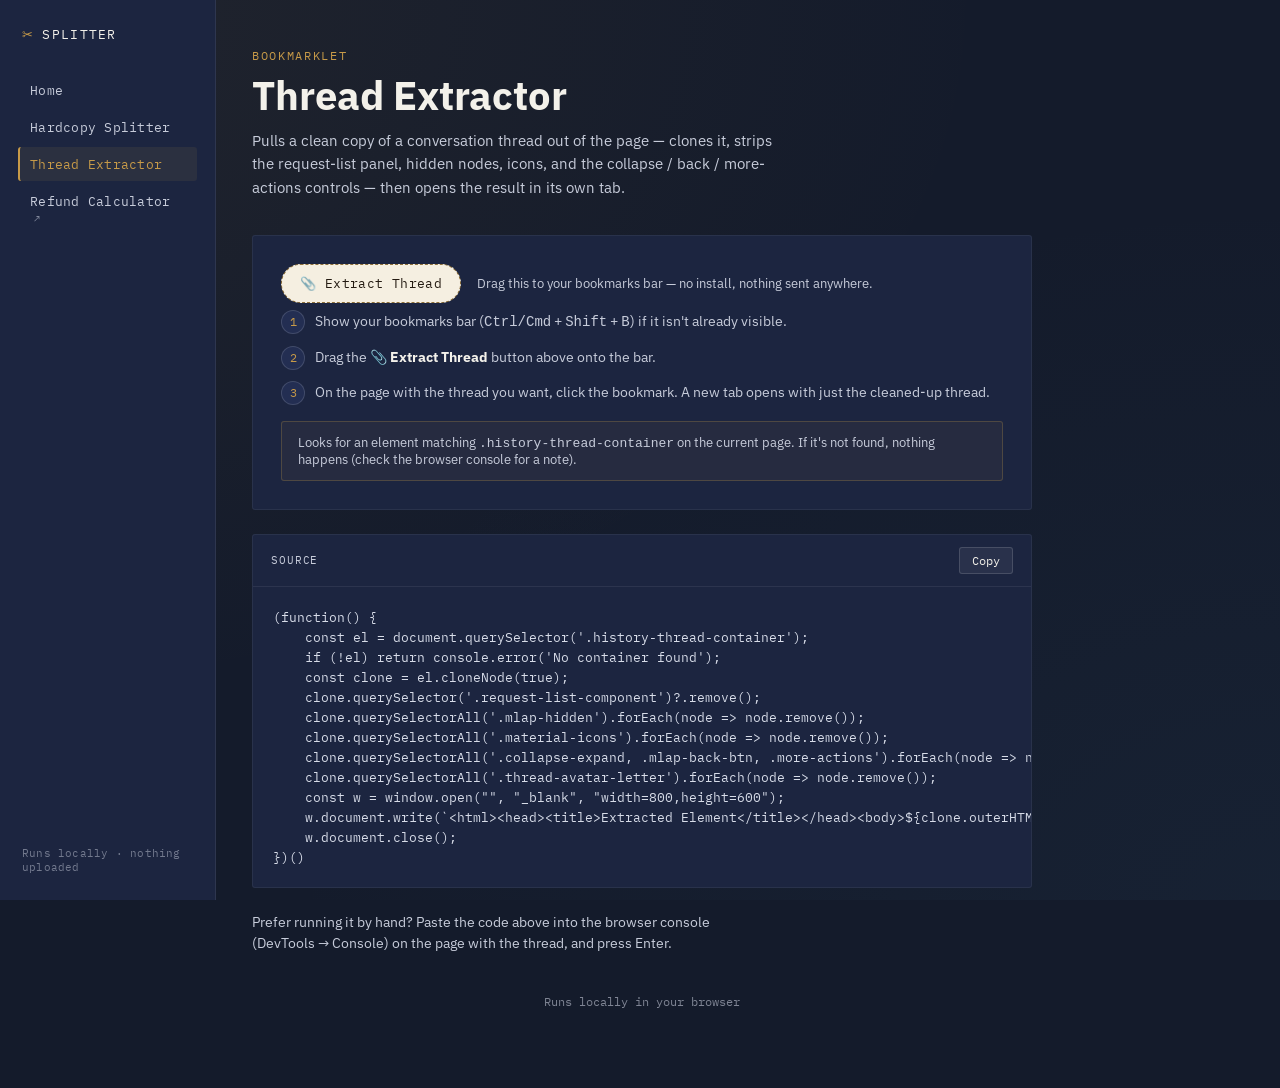
==== extractor.html @ 8675b640 "Add files via upload" ====
<!DOCTYPE html>
<html lang="en">
<head>
<meta charset="UTF-8">
<meta name="viewport" content="width=device-width, initial-scale=1.0">
<title>Thread Extractor</title>
<link rel="preconnect" href="https://fonts.googleapis.com">
<link rel="preconnect" href="https://fonts.gstatic.com" crossorigin>
<link href="https://fonts.googleapis.com/css2?family=IBM+Plex+Mono:wght@400;500;600&family=IBM+Plex+Sans:wght@400;500;600;700&display=swap" rel="stylesheet">
<link rel="stylesheet" href="styles.css">
<style>
  .bookmarklet-row{
    display: flex;
    align-items: center;
    gap: 16px;
    flex-wrap: wrap;
    margin-bottom: 8px;
  }
  .bookmarklet-link{
    font-family: var(--mono);
    font-size: 13px;
    letter-spacing: 0.03em;
    background: var(--stub);
    color: var(--ink-text);
    border: 1.5px dashed var(--gold-dim);
    padding: 10px 18px;
    border-radius: 20px;
    text-decoration: none;
    cursor: grab;
    display: inline-flex;
    align-items: center;
    gap: 8px;
  }
  .bookmarklet-link:active{ cursor: grabbing; }
  .drag-hint{
    font-size: 12.5px;
    color: var(--text-lo);
  }
  .drag-hint kbd{
    font-family: var(--mono);
    background: rgba(255,255,255,0.08);
    border: 1px solid rgba(255,255,255,0.15);
    border-radius: 3px;
    padding: 1px 6px;
    font-size: 11px;
  }

  .code-card{
    padding: 0;
    overflow: hidden;
  }
  .code-head{
    display: flex; align-items: center; justify-content: space-between;
    padding: 12px 18px;
    border-bottom: 1px solid rgba(255,255,255,0.07);
  }
  .code-head span{
    font-family: var(--mono); font-size: 11px; letter-spacing: 0.08em;
    text-transform: uppercase; color: var(--text-lo);
  }
  .copy-btn{
    font-family: var(--mono); font-size: 12px;
    background: rgba(255,255,255,0.06);
    border: 1px solid rgba(255,255,255,0.14);
    color: var(--text-hi);
    padding: 5px 12px;
    border-radius: 3px;
    cursor: pointer;
  }
  .copy-btn:hover{ border-color: var(--gold); }
  .copy-btn.copied{ color: var(--gold); border-color: var(--gold); }
  pre.code-block{
    margin: 0;
    padding: 20px;
    overflow-x: auto;
    font-family: var(--mono);
    font-size: 12.5px;
    line-height: 1.6;
    color: #D7DCE8;
  }

  .steps{
    counter-reset: step;
    list-style: none;
    padding: 0;
    margin: 0;
  }
  .steps li{
    position: relative;
    padding-left: 34px;
    margin-bottom: 14px;
    font-size: 14px;
    color: var(--text-lo);
    line-height: 1.5;
  }
  .steps li::before{
    counter-increment: step;
    content: counter(step);
    position: absolute; left: 0; top: -1px;
    width: 22px; height: 22px;
    background: var(--ink-panel-hi);
    border: 1px solid rgba(255,255,255,0.14);
    border-radius: 50%;
    color: var(--gold);
    font-family: var(--mono); font-size: 12px;
    display: flex; align-items: center; justify-content: center;
  }
  .steps li strong{ color: var(--text-hi); }
  .steps li code{
    font-family: var(--mono);
    background: rgba(255,255,255,0.06);
    padding: 1px 6px;
    border-radius: 3px;
    font-size: 12.5px;
  }

  .note-box{
    font-size: 13px;
    color: var(--text-lo);
    background: rgba(199,154,72,0.06);
    border: 1px solid rgba(199,154,72,0.25);
    border-radius: var(--radius);
    padding: 12px 16px;
    margin-top: 18px;
  }
</style>
</head>
<body>

<div class="app-shell">
<nav class="side-nav">
  <a class="brand" href="index.html"><span class="snip">✂</span> Splitter</a>
  <div class="side-nav-links">
    <a href="index.html">Home</a>
    <a href="splitter.html">Hardcopy Splitter</a>
    <a href="extractor.html" class="current">Thread Extractor</a>
    <a href="https://github.com/Shensson/SSTools" target="_blank" rel="noopener">Refund Calculator <span class="ext">↗</span></a>
  </div>
  <div class="side-nav-foot">Runs locally · nothing uploaded</div>
</nav>

<main class="main-content">
<div class="wrap">

  <p class="eyebrow">Bookmarklet</p>
  <h1>Thread Extractor</h1>
  <p class="sub">Pulls a clean copy of a conversation thread out of the page — clones it, strips the request-list panel, hidden nodes, icons, and the collapse / back / more-actions controls — then opens the result in its own tab.</p>

  <div class="card">
    <div class="bookmarklet-row">
      <a class="bookmarklet-link" id="bookmarkletLink" href="#" title="Drag me to your bookmarks bar">📎 Extract Thread</a>
      <span class="drag-hint">Drag this to your bookmarks bar — no install, nothing sent anywhere.</span>
    </div>
    <ol class="steps">
      <li>Show your bookmarks bar (<kbd>Ctrl/Cmd</kbd> + <kbd>Shift</kbd> + <kbd>B</kbd>) if it isn't already visible.</li>
      <li>Drag the <strong>📎 Extract Thread</strong> button above onto the bar.</li>
      <li>On the page with the thread you want, click the bookmark. A new tab opens with just the cleaned-up thread.</li>
    </ol>
    <div class="note-box">Looks for an element matching <code>.history-thread-container</code> on the current page. If it's not found, nothing happens (check the browser console for a note).</div>
  </div>

  <div class="card code-card">
    <div class="code-head">
      <span>Source</span>
      <button class="copy-btn" id="copyBtn" type="button">Copy</button>
    </div>
    <pre class="code-block" id="codeBlock"></pre>
  </div>

  <p class="sub" style="margin-bottom:0; font-size:13.5px;">Prefer running it by hand? Paste the code above into the browser console (DevTools → Console) on the page with the thread, and press Enter.</p>

  <footer>Runs locally in your browser</footer>
</div>
</main>
</div>

<script>
const snippetLines = [
  '(function() {',
  '    const el = document.querySelector(\'.history-thread-container\');',
  '    if (!el) return console.error(\'No container found\');',
  '    const clone = el.cloneNode(true);',
  '    clone.querySelector(\'.request-list-component\')?.remove();',
  '    clone.querySelectorAll(\'.mlap-hidden\').forEach(node => node.remove());',
  '    clone.querySelectorAll(\'.material-icons\').forEach(node => node.remove());',
  '    clone.querySelectorAll(\'.collapse-expand, .mlap-back-btn, .more-actions\').forEach(node => node.remove());',
  '    clone.querySelectorAll(\'.thread-avatar-letter\').forEach(node => node.remove());',
  '    const w = window.open("", "_blank", "width=800,height=600");',
  '    w.document.write(`<html><head><title>Extracted Element</title></head><body>${clone.outerHTML}</body></html>`);',
  '    w.document.close();',
  '})()'
];
const snippet = snippetLines.join('\n');

document.getElementById('codeBlock').textContent = snippet;
document.getElementById('bookmarkletLink').href = 'javascript:' + encodeURIComponent(snippet);

document.getElementById('copyBtn').addEventListener('click', async () => {
  const btn = document.getElementById('copyBtn');
  try{
    await navigator.clipboard.writeText(snippet);
    btn.textContent = 'Copied';
    btn.classList.add('copied');
    setTimeout(() => { btn.textContent = 'Copy'; btn.classList.remove('copied'); }, 1600);
  }catch(err){
    btn.textContent = 'Select & copy manually';
  }
});
</script>
</body>
</html>
---- styles.css ----
:root{
  --ink: #141B2B;
  --ink-panel: #1C2540;
  --ink-panel-hi: #232E52;
  --stub: #F5EFE1;
  --stub-dim: #E8DFC9;
  --gold: #C79A48;
  --gold-dim: #8E703A;
  --es: #B2532E;
  --en: #3C6E91;
  --text-lo: #C7CCDA;
  --text-hi: #F3F1EA;
  --ink-text: #241B12;
  --ink-text-dim: #5E543F;
  --radius: 3px;
  --mono: 'IBM Plex Mono', ui-monospace, monospace;
  --sans: 'IBM Plex Sans', system-ui, sans-serif;
}
*{ box-sizing: border-box; }
html,body{ margin:0; padding:0; }
body{
  background: var(--ink);
  background-image:
    radial-gradient(ellipse at top left, rgba(199,154,72,0.07), transparent 55%),
    radial-gradient(ellipse at bottom right, rgba(60,110,145,0.08), transparent 55%);
  background-attachment: fixed;
  color: var(--text-hi);
  font-family: var(--sans);
  min-height: 100vh;
}
a{ color: inherit; }
.wrap{ max-width: 780px; }

/* ---- app shell / side nav ---- */
.app-shell{
  display: flex;
  align-items: stretch;
  min-height: 100vh;
}
.side-nav{
  flex-shrink: 0;
  width: 216px;
  background: var(--ink-panel);
  border-right: 1px solid rgba(255,255,255,0.08);
  padding: 26px 18px;
  position: sticky;
  top: 0;
  align-self: flex-start;
  height: 100vh;
  overflow-y: auto;
  display: flex;
  flex-direction: column;
  gap: 30px;
}
.side-nav .brand{
  font-family: var(--mono);
  font-size: 13px;
  letter-spacing: 0.1em;
  text-transform: uppercase;
  color: var(--text-hi);
  text-decoration: none;
  display: flex;
  align-items: center;
  gap: 8px;
  padding: 0 4px;
}
.side-nav .brand .snip{ color: var(--gold); }
.side-nav-links{
  display: flex;
  flex-direction: column;
  gap: 3px;
}
.side-nav-links a{
  font-family: var(--mono);
  font-size: 12.5px;
  letter-spacing: 0.02em;
  text-decoration: none;
  color: var(--text-lo);
  padding: 9px 10px;
  border-radius: 3px;
  border-left: 2px solid transparent;
  transition: color .15s ease, background .15s ease, border-color .15s ease;
}
.side-nav-links a:hover{ color: var(--text-hi); background: rgba(255,255,255,0.05); }
.side-nav-links a.current{
  color: var(--gold);
  background: rgba(199,154,72,0.09);
  border-left-color: var(--gold);
}
.side-nav-links a .ext{ opacity: 0.6; font-size: 10px; margin-left: 4px; }
.side-nav-foot{
  margin-top: auto;
  font-family: var(--mono);
  font-size: 10.5px;
  letter-spacing: 0.02em;
  color: var(--text-lo);
  opacity: 0.5;
  padding: 0 4px;
}
.main-content{
  flex: 1;
  min-width: 0;
  padding: 48px 36px 80px;
}

@media (max-width: 720px){
  .app-shell{ flex-direction: column; }
  .side-nav{
    width: 100%;
    height: auto;
    position: relative;
    flex-direction: row;
    align-items: center;
    gap: 18px;
    padding: 14px 16px;
    overflow-x: auto;
  }
  .side-nav-links{ flex-direction: row; gap: 4px; }
  .side-nav-foot{ display: none; }
  .main-content{ padding: 32px 20px 64px; }
}

/* ---- header ---- */
.eyebrow{
  font-family: var(--mono);
  font-size: 12px;
  letter-spacing: 0.14em;
  color: var(--gold);
  text-transform: uppercase;
  margin: 0 0 10px;
}
h1{
  font-family: var(--sans);
  font-weight: 700;
  font-size: clamp(28px, 4.5vw, 40px);
  line-height: 1.1;
  margin: 0 0 12px;
  color: var(--text-hi);
}
.sub{
  color: var(--text-lo);
  font-size: 15px;
  line-height: 1.55;
  max-width: 60ch;
  margin: 0 0 36px;
}

/* ---- generic card ---- */
.card{
  background: var(--ink-panel);
  border: 1px solid rgba(255,255,255,0.06);
  border-radius: var(--radius);
  padding: 28px;
  margin-bottom: 24px;
}

/* ---- generic buttons ---- */
.btn-gold{
  font-family: var(--mono);
  font-size: 13px;
  letter-spacing: 0.05em;
  background: var(--gold);
  color: var(--ink);
  border: none;
  padding: 12px 22px;
  border-radius: 3px;
  cursor: pointer;
  font-weight: 600;
  text-decoration: none;
  display: inline-block;
  transition: background .15s ease, transform .1s ease;
}
.btn-gold:hover{ background: #D9AC5D; }
.btn-gold:active{ transform: scale(0.98); }

.btn-ghost{
  font-family: var(--mono);
  font-size: 12.5px;
  background: none;
  border: 1px solid rgba(255,255,255,0.18);
  color: var(--text-lo);
  padding: 10px 18px;
  border-radius: 3px;
  cursor: pointer;
  text-decoration: none;
  display: inline-block;
}
.btn-ghost:hover{ color: var(--text-hi); border-color: var(--gold); }

footer{
  text-align: center; margin-top: 40px;
  font-size: 12px; color: var(--text-lo); opacity: 0.6;
  font-family: var(--mono);
}
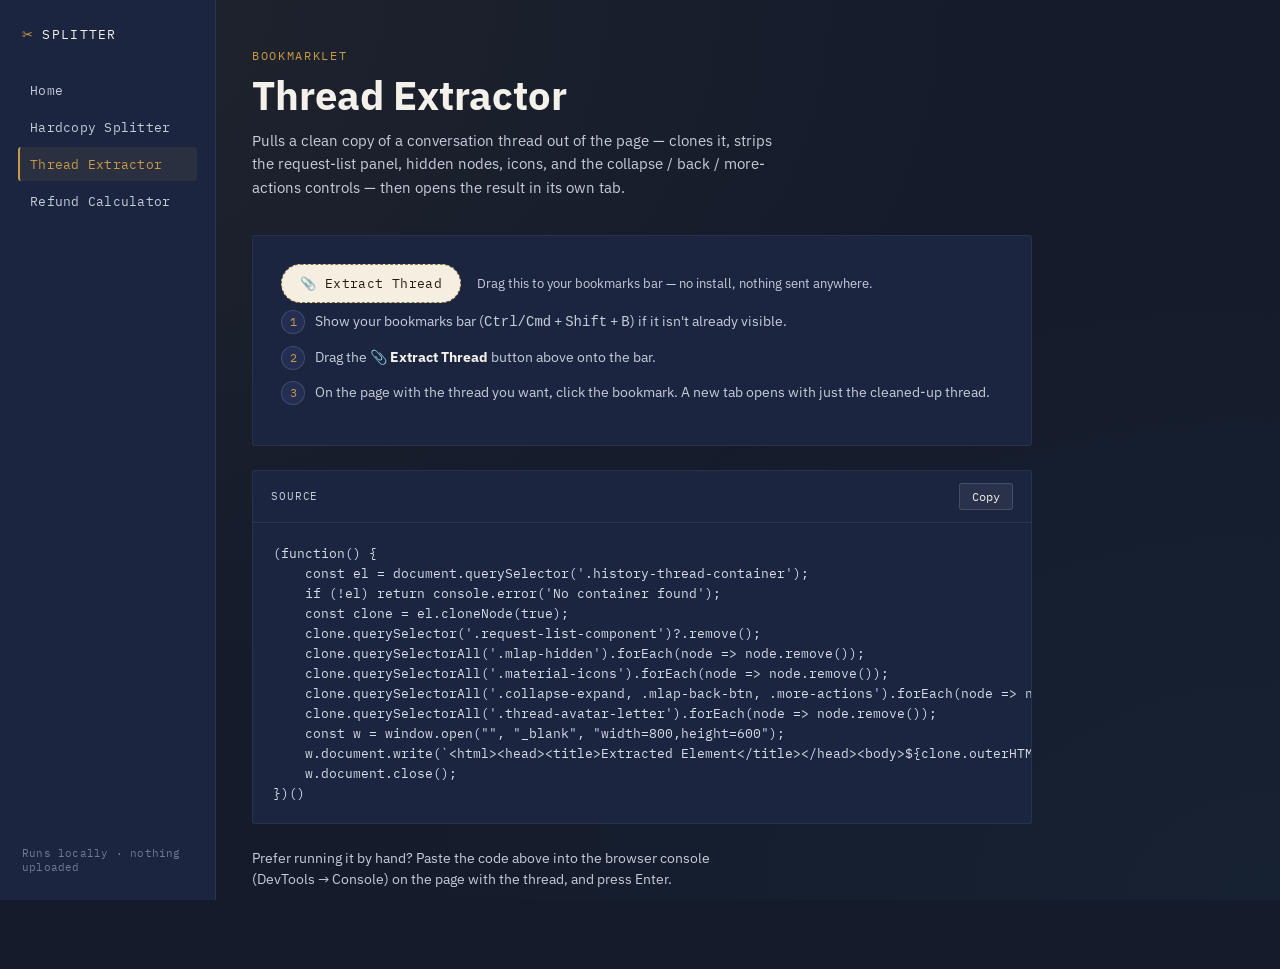
==== commit b53dd89f: "Add files via upload" ====
--- a/extractor.html
+++ b/extractor.html
@@ -1,211 +1,209 @@
-<!DOCTYPE html>
-<html lang="en">
-<head>
-<meta charset="UTF-8">
-<meta name="viewport" content="width=device-width, initial-scale=1.0">
-<title>Thread Extractor</title>
-<link rel="preconnect" href="https://fonts.googleapis.com">
-<link rel="preconnect" href="https://fonts.gstatic.com" crossorigin>
-<link href="https://fonts.googleapis.com/css2?family=IBM+Plex+Mono:wght@400;500;600&family=IBM+Plex+Sans:wght@400;500;600;700&display=swap" rel="stylesheet">
-<link rel="stylesheet" href="styles.css">
-<style>
-  .bookmarklet-row{
-    display: flex;
-    align-items: center;
-    gap: 16px;
-    flex-wrap: wrap;
-    margin-bottom: 8px;
-  }
-  .bookmarklet-link{
-    font-family: var(--mono);
-    font-size: 13px;
-    letter-spacing: 0.03em;
-    background: var(--stub);
-    color: var(--ink-text);
-    border: 1.5px dashed var(--gold-dim);
-    padding: 10px 18px;
-    border-radius: 20px;
-    text-decoration: none;
-    cursor: grab;
-    display: inline-flex;
-    align-items: center;
-    gap: 8px;
-  }
-  .bookmarklet-link:active{ cursor: grabbing; }
-  .drag-hint{
-    font-size: 12.5px;
-    color: var(--text-lo);
-  }
-  .drag-hint kbd{
-    font-family: var(--mono);
-    background: rgba(255,255,255,0.08);
-    border: 1px solid rgba(255,255,255,0.15);
-    border-radius: 3px;
-    padding: 1px 6px;
-    font-size: 11px;
-  }
-
-  .code-card{
-    padding: 0;
-    overflow: hidden;
-  }
-  .code-head{
-    display: flex; align-items: center; justify-content: space-between;
-    padding: 12px 18px;
-    border-bottom: 1px solid rgba(255,255,255,0.07);
-  }
-  .code-head span{
-    font-family: var(--mono); font-size: 11px; letter-spacing: 0.08em;
-    text-transform: uppercase; color: var(--text-lo);
-  }
-  .copy-btn{
-    font-family: var(--mono); font-size: 12px;
-    background: rgba(255,255,255,0.06);
-    border: 1px solid rgba(255,255,255,0.14);
-    color: var(--text-hi);
-    padding: 5px 12px;
-    border-radius: 3px;
-    cursor: pointer;
-  }
-  .copy-btn:hover{ border-color: var(--gold); }
-  .copy-btn.copied{ color: var(--gold); border-color: var(--gold); }
-  pre.code-block{
-    margin: 0;
-    padding: 20px;
-    overflow-x: auto;
-    font-family: var(--mono);
-    font-size: 12.5px;
-    line-height: 1.6;
-    color: #D7DCE8;
-  }
-
-  .steps{
-    counter-reset: step;
-    list-style: none;
-    padding: 0;
-    margin: 0;
-  }
-  .steps li{
-    position: relative;
-    padding-left: 34px;
-    margin-bottom: 14px;
-    font-size: 14px;
-    color: var(--text-lo);
-    line-height: 1.5;
-  }
-  .steps li::before{
-    counter-increment: step;
-    content: counter(step);
-    position: absolute; left: 0; top: -1px;
-    width: 22px; height: 22px;
-    background: var(--ink-panel-hi);
-    border: 1px solid rgba(255,255,255,0.14);
-    border-radius: 50%;
-    color: var(--gold);
-    font-family: var(--mono); font-size: 12px;
-    display: flex; align-items: center; justify-content: center;
-  }
-  .steps li strong{ color: var(--text-hi); }
-  .steps li code{
-    font-family: var(--mono);
-    background: rgba(255,255,255,0.06);
-    padding: 1px 6px;
-    border-radius: 3px;
-    font-size: 12.5px;
-  }
-
-  .note-box{
-    font-size: 13px;
-    color: var(--text-lo);
-    background: rgba(199,154,72,0.06);
-    border: 1px solid rgba(199,154,72,0.25);
-    border-radius: var(--radius);
-    padding: 12px 16px;
-    margin-top: 18px;
-  }
-</style>
-</head>
-<body>
-
-<div class="app-shell">
-<nav class="side-nav">
-  <a class="brand" href="index.html"><span class="snip">✂</span> Splitter</a>
-  <div class="side-nav-links">
-    <a href="index.html">Home</a>
-    <a href="splitter.html">Hardcopy Splitter</a>
-    <a href="extractor.html" class="current">Thread Extractor</a>
-    <a href="https://github.com/Shensson/SSTools" target="_blank" rel="noopener">Refund Calculator <span class="ext">↗</span></a>
-  </div>
-  <div class="side-nav-foot">Runs locally · nothing uploaded</div>
-</nav>
-
-<main class="main-content">
-<div class="wrap">
-
-  <p class="eyebrow">Bookmarklet</p>
-  <h1>Thread Extractor</h1>
-  <p class="sub">Pulls a clean copy of a conversation thread out of the page — clones it, strips the request-list panel, hidden nodes, icons, and the collapse / back / more-actions controls — then opens the result in its own tab.</p>
-
-  <div class="card">
-    <div class="bookmarklet-row">
-      <a class="bookmarklet-link" id="bookmarkletLink" href="#" title="Drag me to your bookmarks bar">📎 Extract Thread</a>
-      <span class="drag-hint">Drag this to your bookmarks bar — no install, nothing sent anywhere.</span>
-    </div>
-    <ol class="steps">
-      <li>Show your bookmarks bar (<kbd>Ctrl/Cmd</kbd> + <kbd>Shift</kbd> + <kbd>B</kbd>) if it isn't already visible.</li>
-      <li>Drag the <strong>📎 Extract Thread</strong> button above onto the bar.</li>
-      <li>On the page with the thread you want, click the bookmark. A new tab opens with just the cleaned-up thread.</li>
-    </ol>
-    <div class="note-box">Looks for an element matching <code>.history-thread-container</code> on the current page. If it's not found, nothing happens (check the browser console for a note).</div>
-  </div>
-
-  <div class="card code-card">
-    <div class="code-head">
-      <span>Source</span>
-      <button class="copy-btn" id="copyBtn" type="button">Copy</button>
-    </div>
-    <pre class="code-block" id="codeBlock"></pre>
-  </div>
-
-  <p class="sub" style="margin-bottom:0; font-size:13.5px;">Prefer running it by hand? Paste the code above into the browser console (DevTools → Console) on the page with the thread, and press Enter.</p>
-
-  <footer>Runs locally in your browser</footer>
-</div>
-</main>
-</div>
-
-<script>
-const snippetLines = [
-  '(function() {',
-  '    const el = document.querySelector(\'.history-thread-container\');',
-  '    if (!el) return console.error(\'No container found\');',
-  '    const clone = el.cloneNode(true);',
-  '    clone.querySelector(\'.request-list-component\')?.remove();',
-  '    clone.querySelectorAll(\'.mlap-hidden\').forEach(node => node.remove());',
-  '    clone.querySelectorAll(\'.material-icons\').forEach(node => node.remove());',
-  '    clone.querySelectorAll(\'.collapse-expand, .mlap-back-btn, .more-actions\').forEach(node => node.remove());',
-  '    clone.querySelectorAll(\'.thread-avatar-letter\').forEach(node => node.remove());',
-  '    const w = window.open("", "_blank", "width=800,height=600");',
-  '    w.document.write(`<html><head><title>Extracted Element</title></head><body>${clone.outerHTML}</body></html>`);',
-  '    w.document.close();',
-  '})()'
-];
-const snippet = snippetLines.join('\n');
-
-document.getElementById('codeBlock').textContent = snippet;
-document.getElementById('bookmarkletLink').href = 'javascript:' + encodeURIComponent(snippet);
-
-document.getElementById('copyBtn').addEventListener('click', async () => {
-  const btn = document.getElementById('copyBtn');
-  try{
-    await navigator.clipboard.writeText(snippet);
-    btn.textContent = 'Copied';
-    btn.classList.add('copied');
-    setTimeout(() => { btn.textContent = 'Copy'; btn.classList.remove('copied'); }, 1600);
-  }catch(err){
-    btn.textContent = 'Select & copy manually';
-  }
-});
-</script>
-</body>
-</html>
+<!DOCTYPE html>
+<html lang="en">
+<head>
+<meta charset="UTF-8">
+<meta name="viewport" content="width=device-width, initial-scale=1.0">
+<title>Thread Extractor</title>
+<link rel="preconnect" href="https://fonts.googleapis.com">
+<link rel="preconnect" href="https://fonts.gstatic.com" crossorigin>
+<link href="https://fonts.googleapis.com/css2?family=IBM+Plex+Mono:wght@400;500;600&family=IBM+Plex+Sans:wght@400;500;600;700&display=swap" rel="stylesheet">
+<link rel="stylesheet" href="styles.css">
+<style>
+  .bookmarklet-row{
+    display: flex;
+    align-items: center;
+    gap: 16px;
+    flex-wrap: wrap;
+    margin-bottom: 8px;
+  }
+  .bookmarklet-link{
+    font-family: var(--mono);
+    font-size: 13px;
+    letter-spacing: 0.03em;
+    background: var(--stub);
+    color: var(--ink-text);
+    border: 1.5px dashed var(--gold-dim);
+    padding: 10px 18px;
+    border-radius: 20px;
+    text-decoration: none;
+    cursor: grab;
+    display: inline-flex;
+    align-items: center;
+    gap: 8px;
+  }
+  .bookmarklet-link:active{ cursor: grabbing; }
+  .drag-hint{
+    font-size: 12.5px;
+    color: var(--text-lo);
+  }
+  .drag-hint kbd{
+    font-family: var(--mono);
+    background: rgba(255,255,255,0.08);
+    border: 1px solid rgba(255,255,255,0.15);
+    border-radius: 3px;
+    padding: 1px 6px;
+    font-size: 11px;
+  }
+
+  .code-card{
+    padding: 0;
+    overflow: hidden;
+  }
+  .code-head{
+    display: flex; align-items: center; justify-content: space-between;
+    padding: 12px 18px;
+    border-bottom: 1px solid rgba(255,255,255,0.07);
+  }
+  .code-head span{
+    font-family: var(--mono); font-size: 11px; letter-spacing: 0.08em;
+    text-transform: uppercase; color: var(--text-lo);
+  }
+  .copy-btn{
+    font-family: var(--mono); font-size: 12px;
+    background: rgba(255,255,255,0.06);
+    border: 1px solid rgba(255,255,255,0.14);
+    color: var(--text-hi);
+    padding: 5px 12px;
+    border-radius: 3px;
+    cursor: pointer;
+  }
+  .copy-btn:hover{ border-color: var(--gold); }
+  .copy-btn.copied{ color: var(--gold); border-color: var(--gold); }
+  pre.code-block{
+    margin: 0;
+    padding: 20px;
+    overflow-x: auto;
+    font-family: var(--mono);
+    font-size: 12.5px;
+    line-height: 1.6;
+    color: #D7DCE8;
+  }
+
+  .steps{
+    counter-reset: step;
+    list-style: none;
+    padding: 0;
+    margin: 0;
+  }
+  .steps li{
+    position: relative;
+    padding-left: 34px;
+    margin-bottom: 14px;
+    font-size: 14px;
+    color: var(--text-lo);
+    line-height: 1.5;
+  }
+  .steps li::before{
+    counter-increment: step;
+    content: counter(step);
+    position: absolute; left: 0; top: -1px;
+    width: 22px; height: 22px;
+    background: var(--ink-panel-hi);
+    border: 1px solid rgba(255,255,255,0.14);
+    border-radius: 50%;
+    color: var(--gold);
+    font-family: var(--mono); font-size: 12px;
+    display: flex; align-items: center; justify-content: center;
+  }
+  .steps li strong{ color: var(--text-hi); }
+  .steps li code{
+    font-family: var(--mono);
+    background: rgba(255,255,255,0.06);
+    padding: 1px 6px;
+    border-radius: 3px;
+    font-size: 12.5px;
+  }
+
+  .note-box{
+    font-size: 13px;
+    color: var(--text-lo);
+    background: rgba(199,154,72,0.06);
+    border: 1px solid rgba(199,154,72,0.25);
+    border-radius: var(--radius);
+    padding: 12px 16px;
+    margin-top: 18px;
+  }
+</style>
+</head>
+<body>
+
+<div class="app-shell">
+<nav class="side-nav">
+  <a class="brand" href="index.html"><span class="snip">✂</span> Splitter</a>
+  <div class="side-nav-links">
+    <a href="index.html">Home</a>
+    <a href="splitter.html">Hardcopy Splitter</a>
+    <a href="extractor.html" class="current">Thread Extractor</a>
+    <a href="refund.html">Refund Calculator</a>
+  </div>
+  <div class="side-nav-foot">Runs locally · nothing uploaded</div>
+</nav>
+
+<main class="main-content">
+<div class="wrap">
+
+  <p class="eyebrow">Bookmarklet</p>
+  <h1>Thread Extractor</h1>
+  <p class="sub">Pulls a clean copy of a conversation thread out of the page — clones it, strips the request-list panel, hidden nodes, icons, and the collapse / back / more-actions controls — then opens the result in its own tab.</p>
+
+  <div class="card">
+    <div class="bookmarklet-row">
+      <a class="bookmarklet-link" id="bookmarkletLink" href="#" title="Drag me to your bookmarks bar">📎 Extract Thread</a>
+      <span class="drag-hint">Drag this to your bookmarks bar — no install, nothing sent anywhere.</span>
+    </div>
+    <ol class="steps">
+      <li>Show your bookmarks bar (<kbd>Ctrl/Cmd</kbd> + <kbd>Shift</kbd> + <kbd>B</kbd>) if it isn't already visible.</li>
+      <li>Drag the <strong>📎 Extract Thread</strong> button above onto the bar.</li>
+      <li>On the page with the thread you want, click the bookmark. A new tab opens with just the cleaned-up thread.</li>
+    </ol>
+  </div>
+
+  <div class="card code-card">
+    <div class="code-head">
+      <span>Source</span>
+      <button class="copy-btn" id="copyBtn" type="button">Copy</button>
+    </div>
+    <pre class="code-block" id="codeBlock"></pre>
+  </div>
+
+  <p class="sub" style="margin-bottom:0; font-size:13.5px;">Prefer running it by hand? Paste the code above into the browser console (DevTools → Console) on the page with the thread, and press Enter.</p>
+
+</div>
+</main>
+</div>
+
+<script>
+const snippetLines = [
+  '(function() {',
+  '    const el = document.querySelector(\'.history-thread-container\');',
+  '    if (!el) return console.error(\'No container found\');',
+  '    const clone = el.cloneNode(true);',
+  '    clone.querySelector(\'.request-list-component\')?.remove();',
+  '    clone.querySelectorAll(\'.mlap-hidden\').forEach(node => node.remove());',
+  '    clone.querySelectorAll(\'.material-icons\').forEach(node => node.remove());',
+  '    clone.querySelectorAll(\'.collapse-expand, .mlap-back-btn, .more-actions\').forEach(node => node.remove());',
+  '    clone.querySelectorAll(\'.thread-avatar-letter\').forEach(node => node.remove());',
+  '    const w = window.open("", "_blank", "width=800,height=600");',
+  '    w.document.write(`<html><head><title>Extracted Element</title></head><body>${clone.outerHTML}</body></html>`);',
+  '    w.document.close();',
+  '})()'
+];
+const snippet = snippetLines.join('\n');
+
+document.getElementById('codeBlock').textContent = snippet;
+document.getElementById('bookmarkletLink').href = 'javascript:' + encodeURIComponent(snippet);
+
+document.getElementById('copyBtn').addEventListener('click', async () => {
+  const btn = document.getElementById('copyBtn');
+  try{
+    await navigator.clipboard.writeText(snippet);
+    btn.textContent = 'Copied';
+    btn.classList.add('copied');
+    setTimeout(() => { btn.textContent = 'Copy'; btn.classList.remove('copied'); }, 1600);
+  }catch(err){
+    btn.textContent = 'Select & copy manually';
+  }
+});
+</script>
+</body>
+</html>
--- a/styles.css
+++ b/styles.css
@@ -1,194 +1,194 @@
-:root{
-  --ink: #141B2B;
-  --ink-panel: #1C2540;
-  --ink-panel-hi: #232E52;
-  --stub: #F5EFE1;
-  --stub-dim: #E8DFC9;
-  --gold: #C79A48;
-  --gold-dim: #8E703A;
-  --es: #B2532E;
-  --en: #3C6E91;
-  --text-lo: #C7CCDA;
-  --text-hi: #F3F1EA;
-  --ink-text: #241B12;
-  --ink-text-dim: #5E543F;
-  --radius: 3px;
-  --mono: 'IBM Plex Mono', ui-monospace, monospace;
-  --sans: 'IBM Plex Sans', system-ui, sans-serif;
-}
-*{ box-sizing: border-box; }
-html,body{ margin:0; padding:0; }
-body{
-  background: var(--ink);
-  background-image:
-    radial-gradient(ellipse at top left, rgba(199,154,72,0.07), transparent 55%),
-    radial-gradient(ellipse at bottom right, rgba(60,110,145,0.08), transparent 55%);
-  background-attachment: fixed;
-  color: var(--text-hi);
-  font-family: var(--sans);
-  min-height: 100vh;
-}
-a{ color: inherit; }
-.wrap{ max-width: 780px; }
-
-/* ---- app shell / side nav ---- */
-.app-shell{
-  display: flex;
-  align-items: stretch;
-  min-height: 100vh;
-}
-.side-nav{
-  flex-shrink: 0;
-  width: 216px;
-  background: var(--ink-panel);
-  border-right: 1px solid rgba(255,255,255,0.08);
-  padding: 26px 18px;
-  position: sticky;
-  top: 0;
-  align-self: flex-start;
-  height: 100vh;
-  overflow-y: auto;
-  display: flex;
-  flex-direction: column;
-  gap: 30px;
-}
-.side-nav .brand{
-  font-family: var(--mono);
-  font-size: 13px;
-  letter-spacing: 0.1em;
-  text-transform: uppercase;
-  color: var(--text-hi);
-  text-decoration: none;
-  display: flex;
-  align-items: center;
-  gap: 8px;
-  padding: 0 4px;
-}
-.side-nav .brand .snip{ color: var(--gold); }
-.side-nav-links{
-  display: flex;
-  flex-direction: column;
-  gap: 3px;
-}
-.side-nav-links a{
-  font-family: var(--mono);
-  font-size: 12.5px;
-  letter-spacing: 0.02em;
-  text-decoration: none;
-  color: var(--text-lo);
-  padding: 9px 10px;
-  border-radius: 3px;
-  border-left: 2px solid transparent;
-  transition: color .15s ease, background .15s ease, border-color .15s ease;
-}
-.side-nav-links a:hover{ color: var(--text-hi); background: rgba(255,255,255,0.05); }
-.side-nav-links a.current{
-  color: var(--gold);
-  background: rgba(199,154,72,0.09);
-  border-left-color: var(--gold);
-}
-.side-nav-links a .ext{ opacity: 0.6; font-size: 10px; margin-left: 4px; }
-.side-nav-foot{
-  margin-top: auto;
-  font-family: var(--mono);
-  font-size: 10.5px;
-  letter-spacing: 0.02em;
-  color: var(--text-lo);
-  opacity: 0.5;
-  padding: 0 4px;
-}
-.main-content{
-  flex: 1;
-  min-width: 0;
-  padding: 48px 36px 80px;
-}
-
-@media (max-width: 720px){
-  .app-shell{ flex-direction: column; }
-  .side-nav{
-    width: 100%;
-    height: auto;
-    position: relative;
-    flex-direction: row;
-    align-items: center;
-    gap: 18px;
-    padding: 14px 16px;
-    overflow-x: auto;
-  }
-  .side-nav-links{ flex-direction: row; gap: 4px; }
-  .side-nav-foot{ display: none; }
-  .main-content{ padding: 32px 20px 64px; }
-}
-
-/* ---- header ---- */
-.eyebrow{
-  font-family: var(--mono);
-  font-size: 12px;
-  letter-spacing: 0.14em;
-  color: var(--gold);
-  text-transform: uppercase;
-  margin: 0 0 10px;
-}
-h1{
-  font-family: var(--sans);
-  font-weight: 700;
-  font-size: clamp(28px, 4.5vw, 40px);
-  line-height: 1.1;
-  margin: 0 0 12px;
-  color: var(--text-hi);
-}
-.sub{
-  color: var(--text-lo);
-  font-size: 15px;
-  line-height: 1.55;
-  max-width: 60ch;
-  margin: 0 0 36px;
-}
-
-/* ---- generic card ---- */
-.card{
-  background: var(--ink-panel);
-  border: 1px solid rgba(255,255,255,0.06);
-  border-radius: var(--radius);
-  padding: 28px;
-  margin-bottom: 24px;
-}
-
-/* ---- generic buttons ---- */
-.btn-gold{
-  font-family: var(--mono);
-  font-size: 13px;
-  letter-spacing: 0.05em;
-  background: var(--gold);
-  color: var(--ink);
-  border: none;
-  padding: 12px 22px;
-  border-radius: 3px;
-  cursor: pointer;
-  font-weight: 600;
-  text-decoration: none;
-  display: inline-block;
-  transition: background .15s ease, transform .1s ease;
-}
-.btn-gold:hover{ background: #D9AC5D; }
-.btn-gold:active{ transform: scale(0.98); }
-
-.btn-ghost{
-  font-family: var(--mono);
-  font-size: 12.5px;
-  background: none;
-  border: 1px solid rgba(255,255,255,0.18);
-  color: var(--text-lo);
-  padding: 10px 18px;
-  border-radius: 3px;
-  cursor: pointer;
-  text-decoration: none;
-  display: inline-block;
-}
-.btn-ghost:hover{ color: var(--text-hi); border-color: var(--gold); }
-
-footer{
-  text-align: center; margin-top: 40px;
-  font-size: 12px; color: var(--text-lo); opacity: 0.6;
-  font-family: var(--mono);
-}
+:root{
+  --ink: #141B2B;
+  --ink-panel: #1C2540;
+  --ink-panel-hi: #232E52;
+  --stub: #F5EFE1;
+  --stub-dim: #E8DFC9;
+  --gold: #C79A48;
+  --gold-dim: #8E703A;
+  --es: #B2532E;
+  --en: #3C6E91;
+  --text-lo: #C7CCDA;
+  --text-hi: #F3F1EA;
+  --ink-text: #241B12;
+  --ink-text-dim: #5E543F;
+  --radius: 3px;
+  --mono: 'IBM Plex Mono', ui-monospace, monospace;
+  --sans: 'IBM Plex Sans', system-ui, sans-serif;
+}
+*{ box-sizing: border-box; }
+html,body{ margin:0; padding:0; }
+body{
+  background: var(--ink);
+  background-image:
+    radial-gradient(ellipse at top left, rgba(199,154,72,0.07), transparent 55%),
+    radial-gradient(ellipse at bottom right, rgba(60,110,145,0.08), transparent 55%);
+  background-attachment: fixed;
+  color: var(--text-hi);
+  font-family: var(--sans);
+  min-height: 100vh;
+}
+a{ color: inherit; }
+.wrap{ max-width: 780px; }
+
+/* ---- app shell / side nav ---- */
+.app-shell{
+  display: flex;
+  align-items: stretch;
+  min-height: 100vh;
+}
+.side-nav{
+  flex-shrink: 0;
+  width: 216px;
+  background: var(--ink-panel);
+  border-right: 1px solid rgba(255,255,255,0.08);
+  padding: 26px 18px;
+  position: sticky;
+  top: 0;
+  align-self: flex-start;
+  height: 100vh;
+  overflow-y: auto;
+  display: flex;
+  flex-direction: column;
+  gap: 30px;
+}
+.side-nav .brand{
+  font-family: var(--mono);
+  font-size: 13px;
+  letter-spacing: 0.1em;
+  text-transform: uppercase;
+  color: var(--text-hi);
+  text-decoration: none;
+  display: flex;
+  align-items: center;
+  gap: 8px;
+  padding: 0 4px;
+}
+.side-nav .brand .snip{ color: var(--gold); }
+.side-nav-links{
+  display: flex;
+  flex-direction: column;
+  gap: 3px;
+}
+.side-nav-links a{
+  font-family: var(--mono);
+  font-size: 12.5px;
+  letter-spacing: 0.02em;
+  text-decoration: none;
+  color: var(--text-lo);
+  padding: 9px 10px;
+  border-radius: 3px;
+  border-left: 2px solid transparent;
+  transition: color .15s ease, background .15s ease, border-color .15s ease;
+}
+.side-nav-links a:hover{ color: var(--text-hi); background: rgba(255,255,255,0.05); }
+.side-nav-links a.current{
+  color: var(--gold);
+  background: rgba(199,154,72,0.09);
+  border-left-color: var(--gold);
+}
+.side-nav-links a .ext{ opacity: 0.6; font-size: 10px; margin-left: 4px; }
+.side-nav-foot{
+  margin-top: auto;
+  font-family: var(--mono);
+  font-size: 10.5px;
+  letter-spacing: 0.02em;
+  color: var(--text-lo);
+  opacity: 0.5;
+  padding: 0 4px;
+}
+.main-content{
+  flex: 1;
+  min-width: 0;
+  padding: 48px 36px 80px;
+}
+
+@media (max-width: 720px){
+  .app-shell{ flex-direction: column; }
+  .side-nav{
+    width: 100%;
+    height: auto;
+    position: relative;
+    flex-direction: row;
+    align-items: center;
+    gap: 18px;
+    padding: 14px 16px;
+    overflow-x: auto;
+  }
+  .side-nav-links{ flex-direction: row; gap: 4px; }
+  .side-nav-foot{ display: none; }
+  .main-content{ padding: 32px 20px 64px; }
+}
+
+/* ---- header ---- */
+.eyebrow{
+  font-family: var(--mono);
+  font-size: 12px;
+  letter-spacing: 0.14em;
+  color: var(--gold);
+  text-transform: uppercase;
+  margin: 0 0 10px;
+}
+h1{
+  font-family: var(--sans);
+  font-weight: 700;
+  font-size: clamp(28px, 4.5vw, 40px);
+  line-height: 1.1;
+  margin: 0 0 12px;
+  color: var(--text-hi);
+}
+.sub{
+  color: var(--text-lo);
+  font-size: 15px;
+  line-height: 1.55;
+  max-width: 60ch;
+  margin: 0 0 36px;
+}
+
+/* ---- generic card ---- */
+.card{
+  background: var(--ink-panel);
+  border: 1px solid rgba(255,255,255,0.06);
+  border-radius: var(--radius);
+  padding: 28px;
+  margin-bottom: 24px;
+}
+
+/* ---- generic buttons ---- */
+.btn-gold{
+  font-family: var(--mono);
+  font-size: 13px;
+  letter-spacing: 0.05em;
+  background: var(--gold);
+  color: var(--ink);
+  border: none;
+  padding: 12px 22px;
+  border-radius: 3px;
+  cursor: pointer;
+  font-weight: 600;
+  text-decoration: none;
+  display: inline-block;
+  transition: background .15s ease, transform .1s ease;
+}
+.btn-gold:hover{ background: #D9AC5D; }
+.btn-gold:active{ transform: scale(0.98); }
+
+.btn-ghost{
+  font-family: var(--mono);
+  font-size: 12.5px;
+  background: none;
+  border: 1px solid rgba(255,255,255,0.18);
+  color: var(--text-lo);
+  padding: 10px 18px;
+  border-radius: 3px;
+  cursor: pointer;
+  text-decoration: none;
+  display: inline-block;
+}
+.btn-ghost:hover{ color: var(--text-hi); border-color: var(--gold); }
+
+footer{
+  text-align: center; margin-top: 40px;
+  font-size: 12px; color: var(--text-lo); opacity: 0.6;
+  font-family: var(--mono);
+}
